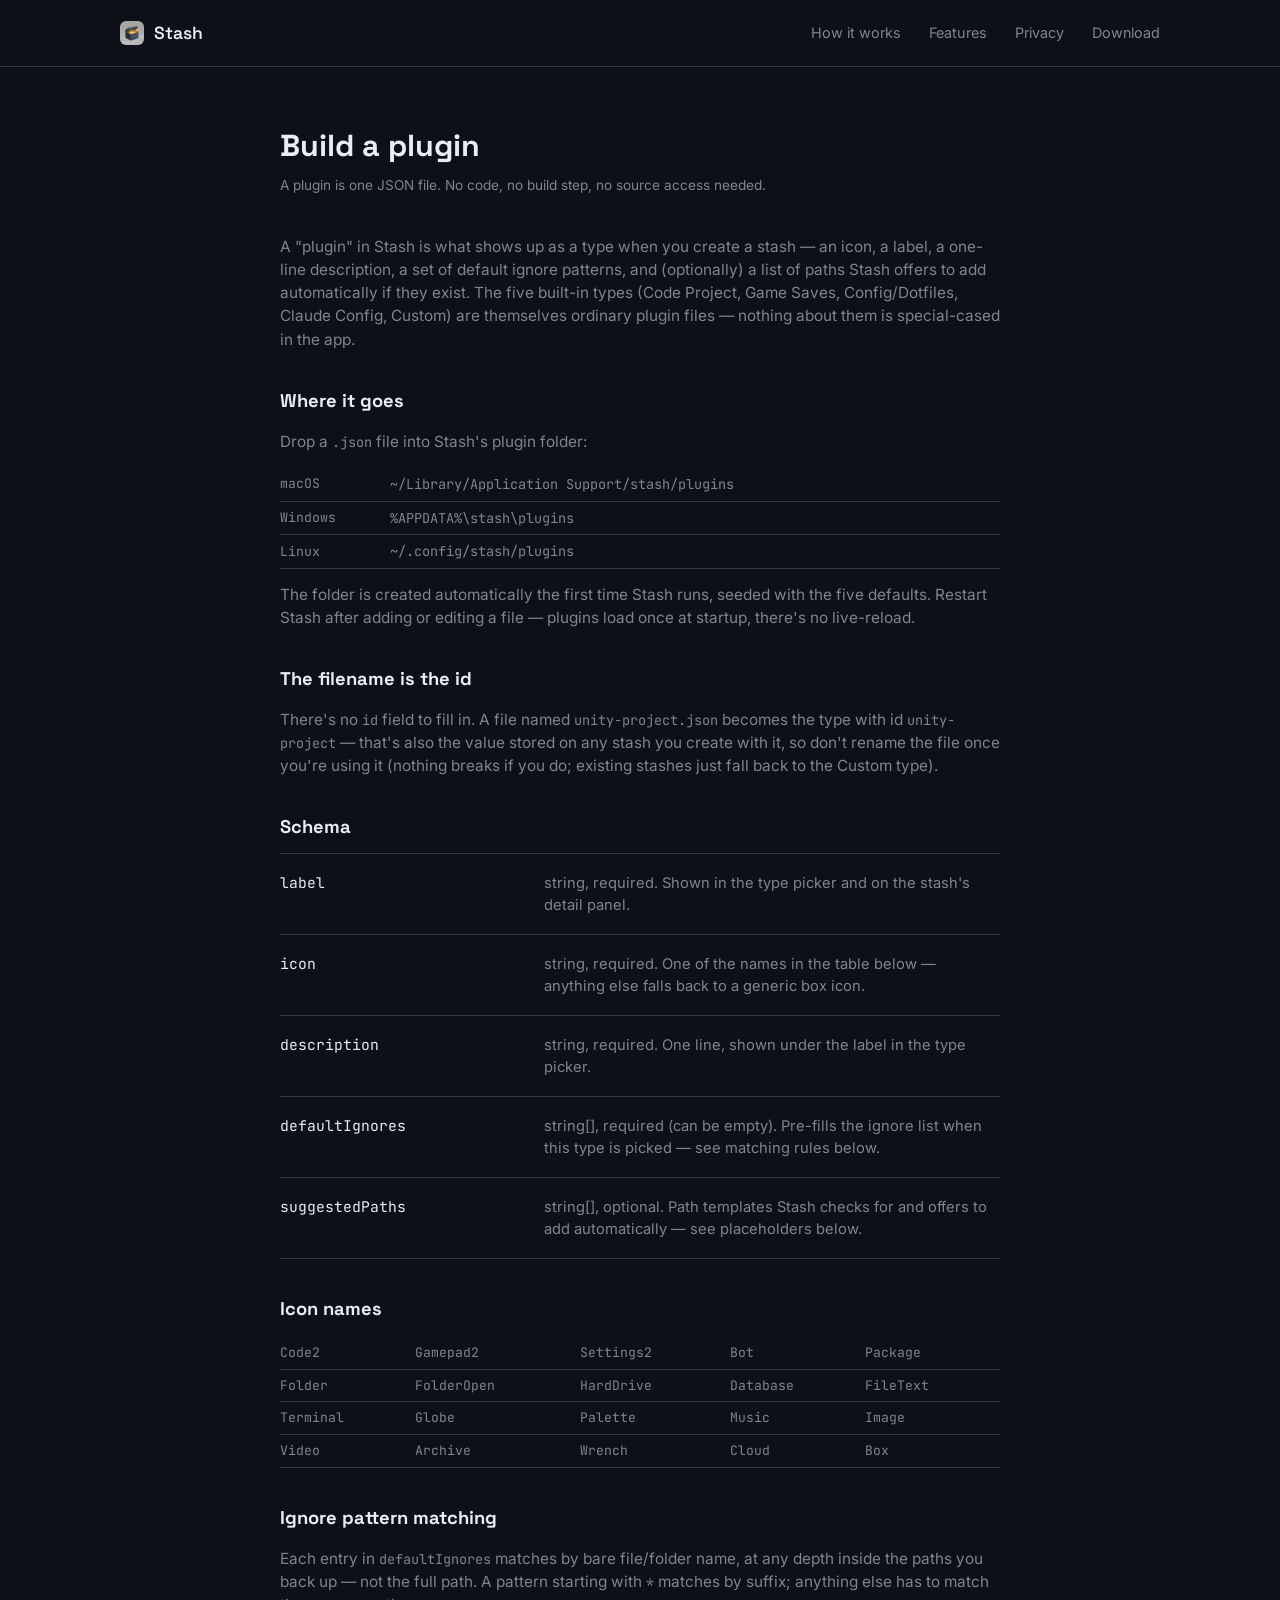
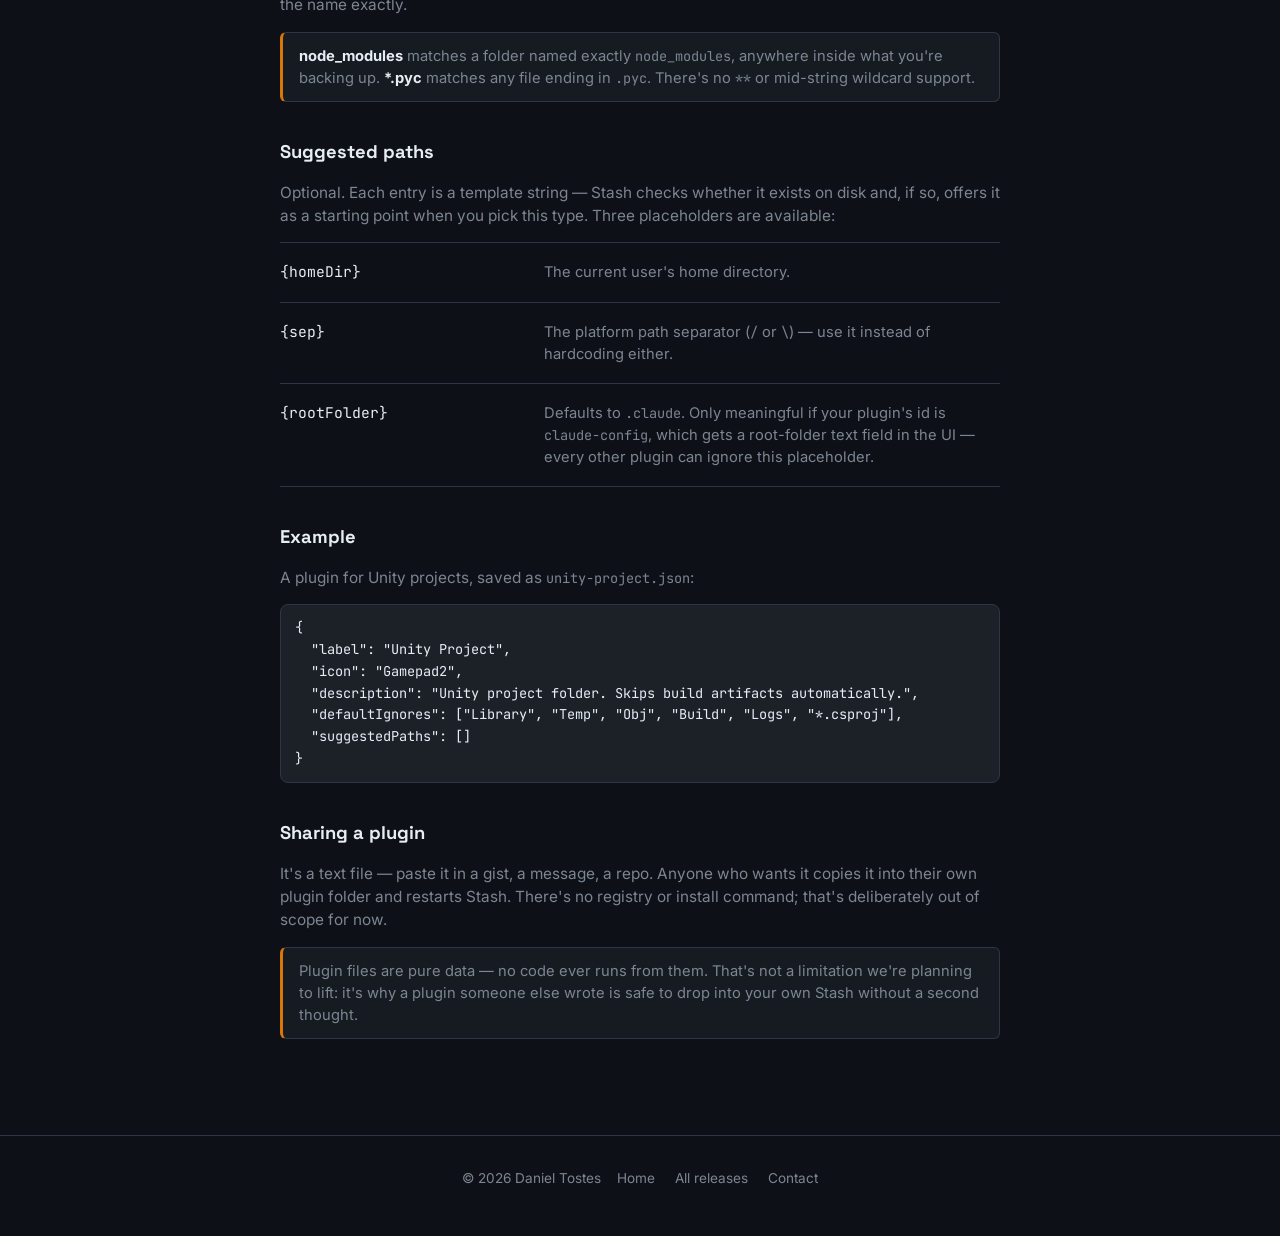
==== docs/plugins/index.html @ 0bb9de5f "docs: add plugin authoring guide" ====
<!doctype html>
<html lang="en">
<head>
  <meta charset="utf-8" />
  <meta name="viewport" content="width=device-width, initial-scale=1" />
  <title>Stash — Build a Plugin</title>
  <meta name="description" content="How to add a custom stash type to Stash — a JSON file, no code, no rebuild." />
  <meta name="theme-color" content="#0d1117" />
  <link rel="icon" href="../assets/icon.png" />
  <link rel="preconnect" href="https://fonts.googleapis.com" />
  <link rel="preconnect" href="https://fonts.gstatic.com" crossorigin />
  <link href="https://fonts.googleapis.com/css2?family=Space+Grotesk:wght@500;600;700&family=Inter:wght@400;500;600&family=JetBrains+Mono:wght@400;500&display=swap" rel="stylesheet" />
  <link rel="stylesheet" href="../assets/style.css" />
  <style>
    .doc h1 { font-size: 1.9rem; }
    .doc pre.code-block { white-space: pre; overflow-x: auto; line-height: 1.6; }
    .doc .manifest-row .name { white-space: nowrap; }
    .doc table.icons {
      width: 100%;
      border-collapse: collapse;
      font-family: var(--font-mono);
      font-size: 0.82rem;
      margin: 14px 0 0;
    }
    .doc table.icons td {
      padding: 6px 10px 6px 0;
      color: var(--secondary);
      border-bottom: 1px solid var(--border);
    }
    .callout {
      background: var(--surface);
      border: 1px solid var(--border);
      border-left: 3px solid var(--accent);
      border-radius: 6px;
      padding: 12px 16px;
      margin: 16px 0;
      font-size: 0.92rem;
      color: var(--secondary);
    }
    .callout strong { color: var(--primary); }
  </style>
</head>
<body>

  <header class="site">
    <div class="wrap site-nav">
      <a class="wordmark" href="/">
        <img src="../assets/icon.png" alt="" />
        Stash
      </a>
      <nav>
        <a href="/#how-it-works">How it works</a>
        <a href="/#features">Features</a>
        <a href="/#trust">Privacy</a>
        <a href="/#download">Download</a>
      </nav>
    </div>
  </header>

  <main class="wrap doc">
    <h1>Build a plugin</h1>
    <p class="updated">A plugin is one JSON file. No code, no build step, no source access needed.</p>

    <p>A "plugin" in Stash is what shows up as a type when you create a stash — an icon, a label, a one-line description, a set of default ignore patterns, and (optionally) a list of paths Stash offers to add automatically if they exist. The five built-in types (Code Project, Game Saves, Config/Dotfiles, Claude Config, Custom) are themselves ordinary plugin files — nothing about them is special-cased in the app.</p>

    <h2>Where it goes</h2>
    <p>Drop a <code>.json</code> file into Stash's plugin folder:</p>
    <table class="icons" style="margin-top:6px">
      <tr><td style="width:110px">macOS</td><td><code>~/Library/Application Support/stash/plugins</code></td></tr>
      <tr><td>Windows</td><td><code>%APPDATA%\stash\plugins</code></td></tr>
      <tr><td>Linux</td><td><code>~/.config/stash/plugins</code></td></tr>
    </table>
    <p style="margin-top:14px">The folder is created automatically the first time Stash runs, seeded with the five defaults. Restart Stash after adding or editing a file — plugins load once at startup, there's no live-reload.</p>

    <h2>The filename is the id</h2>
    <p>There's no <code>id</code> field to fill in. A file named <code>unity-project.json</code> becomes the type with id <code>unity-project</code> — that's also the value stored on any stash you create with it, so don't rename the file once you're using it (nothing breaks if you do; existing stashes just fall back to the Custom type).</p>

    <h2>Schema</h2>
    <div class="manifest" style="margin-top:10px">
      <div class="manifest-row">
        <div class="name">label</div>
        <div class="desc">string, required. Shown in the type picker and on the stash's detail panel.</div>
      </div>
      <div class="manifest-row">
        <div class="name">icon</div>
        <div class="desc">string, required. One of the names in the table below — anything else falls back to a generic box icon.</div>
      </div>
      <div class="manifest-row">
        <div class="name">description</div>
        <div class="desc">string, required. One line, shown under the label in the type picker.</div>
      </div>
      <div class="manifest-row">
        <div class="name">defaultIgnores</div>
        <div class="desc">string[], required (can be empty). Pre-fills the ignore list when this type is picked — see matching rules below.</div>
      </div>
      <div class="manifest-row">
        <div class="name">suggestedPaths</div>
        <div class="desc">string[], optional. Path templates Stash checks for and offers to add automatically — see placeholders below.</div>
      </div>
    </div>

    <h2>Icon names</h2>
    <table class="icons">
      <tr><td>Code2</td><td>Gamepad2</td><td>Settings2</td><td>Bot</td><td>Package</td></tr>
      <tr><td>Folder</td><td>FolderOpen</td><td>HardDrive</td><td>Database</td><td>FileText</td></tr>
      <tr><td>Terminal</td><td>Globe</td><td>Palette</td><td>Music</td><td>Image</td></tr>
      <tr><td>Video</td><td>Archive</td><td>Wrench</td><td>Cloud</td><td>Box</td></tr>
    </table>

    <h2>Ignore pattern matching</h2>
    <p>Each entry in <code>defaultIgnores</code> matches by bare file/folder name, at any depth inside the paths you back up — not the full path. A pattern starting with <code>*</code> matches by suffix; anything else has to match the name exactly.</p>
    <div class="callout"><strong>node_modules</strong> matches a folder named exactly <code>node_modules</code>, anywhere inside what you're backing up. <strong>*.pyc</strong> matches any file ending in <code>.pyc</code>. There's no <code>**</code> or mid-string wildcard support.</div>

    <h2>Suggested paths</h2>
    <p>Optional. Each entry is a template string — Stash checks whether it exists on disk and, if so, offers it as a starting point when you pick this type. Three placeholders are available:</p>
    <div class="manifest" style="margin-top:10px">
      <div class="manifest-row">
        <div class="name">{homeDir}</div>
        <div class="desc">The current user's home directory.</div>
      </div>
      <div class="manifest-row">
        <div class="name">{sep}</div>
        <div class="desc">The platform path separator (<code>/</code> or <code>\</code>) — use it instead of hardcoding either.</div>
      </div>
      <div class="manifest-row">
        <div class="name">{rootFolder}</div>
        <div class="desc">Defaults to <code>.claude</code>. Only meaningful if your plugin's id is <code>claude-config</code>, which gets a root-folder text field in the UI — every other plugin can ignore this placeholder.</div>
      </div>
    </div>

    <h2>Example</h2>
    <p>A plugin for Unity projects, saved as <code>unity-project.json</code>:</p>
    <pre class="code-block">{
  "label": "Unity Project",
  "icon": "Gamepad2",
  "description": "Unity project folder. Skips build artifacts automatically.",
  "defaultIgnores": ["Library", "Temp", "Obj", "Build", "Logs", "*.csproj"],
  "suggestedPaths": []
}</pre>

    <h2>Sharing a plugin</h2>
    <p>It's a text file — paste it in a gist, a message, a repo. Anyone who wants it copies it into their own plugin folder and restarts Stash. There's no registry or install command; that's deliberately out of scope for now.</p>

    <div class="callout">Plugin files are pure data — no code ever runs from them. That's not a limitation we're planning to lift: it's why a plugin someone else wrote is safe to drop into your own Stash without a second thought.</div>
  </main>

  <footer class="site">
    <div class="wrap" style="display:flex;align-items:center;justify-content:space-between;flex-wrap:wrap;gap:16px">
      <span>© <span id="year"></span> Daniel Tostes</span>
      <nav>
        <a href="/">Home</a>
        <a href="https://github.com/danieltvaz/stash-releases/releases">All releases</a>
        <a href="mailto:danieltostes@live.com">Contact</a>
      </nav>
    </div>
  </footer>

  <script>document.getElementById('year').textContent = new Date().getFullYear();</script>
</body>
</html>
---- docs/assets/style.css ----
:root {
  --bg: #0d1117;
  --surface: #161b22;
  --elevated: #1c2128;
  --border: #30363d;
  --accent: #d97706;
  --accent-hover: #f59e0b;
  --primary: #e6edf3;
  --secondary: #7d8590;
  --success: #3fb950;

  --font-display: 'Space Grotesk', system-ui, sans-serif;
  --font-sans: 'Inter', system-ui, sans-serif;
  --font-mono: 'JetBrains Mono', ui-monospace, monospace;
}

* { box-sizing: border-box; }

html { color-scheme: dark; }

body {
  margin: 0;
  background: var(--bg);
  color: var(--primary);
  font-family: var(--font-sans);
  line-height: 1.5;
  -webkit-font-smoothing: antialiased;
}

a { color: inherit; }

img { max-width: 100%; }

.wrap {
  max-width: 1040px;
  margin: 0 auto;
  padding: 0 24px;
}

/* ---------- header ---------- */

header.site {
  border-bottom: 1px solid var(--border);
}

.site-nav {
  display: flex;
  align-items: center;
  justify-content: space-between;
  padding: 20px 0;
}

.wordmark {
  display: flex;
  align-items: center;
  gap: 10px;
  font-family: var(--font-display);
  font-size: 1.1rem;
  font-weight: 600;
  text-decoration: none;
  color: var(--primary);
}

.wordmark img { width: 24px; height: 24px; border-radius: 6px; }

.site-nav nav {
  display: flex;
  gap: 28px;
  font-size: 0.9rem;
}

.site-nav nav a {
  color: var(--secondary);
  text-decoration: none;
}

.site-nav nav a:hover { color: var(--primary); }

/* ---------- buttons ---------- */

.btn {
  display: inline-flex;
  align-items: center;
  gap: 8px;
  border-radius: 8px;
  padding: 12px 20px;
  font-family: var(--font-sans);
  font-weight: 600;
  font-size: 0.95rem;
  text-decoration: none;
  border: 1px solid transparent;
  cursor: pointer;
}

.btn-primary {
  background: var(--accent);
  color: #1a1206;
}

.btn-primary:hover { background: var(--accent-hover); }

.btn-secondary {
  background: transparent;
  border-color: var(--border);
  color: var(--primary);
}

.btn-secondary:hover { border-color: var(--secondary); }

.btn-small {
  padding: 8px 14px;
  font-size: 0.85rem;
  border-radius: 7px;
}

.btn[aria-disabled="true"] {
  opacity: 0.45;
  pointer-events: none;
}

/* ---------- hero ---------- */

.hero {
  padding: 72px 0 64px;
  display: grid;
  grid-template-columns: 1.05fr 1fr;
  gap: 56px;
  align-items: center;
}

.hero h1 {
  font-family: var(--font-display);
  font-size: clamp(2.1rem, 4vw, 2.9rem);
  line-height: 1.15;
  letter-spacing: -0.01em;
  margin: 0 0 20px;
  max-width: 20ch;
}

.hero p.lede {
  color: var(--secondary);
  font-size: 1.05rem;
  max-width: 46ch;
  margin: 0 0 32px;
}

.hero-actions {
  display: flex;
  align-items: center;
  gap: 18px;
  flex-wrap: wrap;
}

.hero-actions .hint {
  font-size: 0.82rem;
  color: var(--secondary);
  font-family: var(--font-mono);
}

.platform-note {
  margin-top: 14px;
  font-size: 0.82rem;
  color: var(--secondary);
}

.platform-note a { color: var(--secondary); text-decoration: underline; text-underline-offset: 2px; }
.platform-note a:hover { color: var(--primary); }

/* terminal panel */

.terminal {
  background: var(--surface);
  border: 1px solid var(--border);
  border-radius: 10px;
  overflow: hidden;
  font-family: var(--font-mono);
  font-size: 0.86rem;
}

.terminal-bar {
  display: flex;
  gap: 6px;
  padding: 12px 14px;
  border-bottom: 1px solid var(--border);
}

.terminal-bar span {
  width: 10px;
  height: 10px;
  border-radius: 50%;
  background: var(--border);
}

.terminal-body {
  padding: 20px 18px 22px;
  min-height: 190px;
}

.terminal-line {
  display: flex;
  justify-content: space-between;
  gap: 16px;
  opacity: 0;
  transform: translateY(4px);
  animation: line-in 0.4s ease forwards;
}

.terminal-line .path { color: var(--primary); white-space: nowrap; overflow: hidden; text-overflow: ellipsis; }
.terminal-line .status { color: var(--secondary); }
.terminal-line.done .status { color: var(--success); }
.terminal-line.cmd { color: var(--accent-hover); margin-bottom: 10px; }
.terminal-line.summary { color: var(--secondary); margin-top: 10px; border-top: 1px dashed var(--border); padding-top: 12px; }

@keyframes line-in {
  to { opacity: 1; transform: translateY(0); }
}

@media (prefers-reduced-motion: reduce) {
  .terminal-line { animation: none; opacity: 1; transform: none; }
}

/* ---------- sections ---------- */

section {
  padding: 56px 0;
  border-top: 1px solid var(--border);
}

section h2 {
  font-family: var(--font-display);
  font-size: 1.5rem;
  margin: 0 0 8px;
}

section .section-lede {
  color: var(--secondary);
  max-width: 60ch;
  margin: 0 0 36px;
}

/* how it works */

.steps {
  display: grid;
  grid-template-columns: repeat(4, 1fr);
  gap: 28px;
}

.step {
  display: flex;
  gap: 14px;
}

.step .num {
  font-family: var(--font-mono);
  color: var(--accent);
  font-size: 0.9rem;
  padding-top: 2px;
}

.step h3 {
  font-size: 0.98rem;
  margin: 0 0 6px;
}

.step p {
  color: var(--secondary);
  font-size: 0.88rem;
  margin: 0;
}

/* feature manifest */

.manifest {
  border-top: 1px solid var(--border);
}

.manifest-row {
  display: grid;
  grid-template-columns: 240px 1fr;
  gap: 24px;
  padding: 18px 0;
  border-bottom: 1px solid var(--border);
}

.manifest-row .name {
  font-family: var(--font-mono);
  font-size: 0.92rem;
  color: var(--primary);
}

.manifest-row .desc {
  color: var(--secondary);
  font-size: 0.92rem;
  max-width: 62ch;
}

/* trust */

.trust-grid {
  display: grid;
  grid-template-columns: 1fr 1fr;
  gap: 40px;
}

.trust-grid p {
  color: var(--secondary);
  font-size: 0.94rem;
}

.trust-grid h3 {
  font-size: 1rem;
  margin: 0 0 10px;
  color: var(--primary);
}

code, .code-block {
  font-family: var(--font-mono);
  font-size: 0.85rem;
}

.code-block {
  display: block;
  background: var(--elevated);
  border: 1px solid var(--border);
  border-radius: 8px;
  padding: 12px 14px;
  color: var(--primary);
  overflow-x: auto;
  margin: 10px 0 0;
}

/* download */

.download-grid {
  display: grid;
  grid-template-columns: repeat(3, 1fr);
  gap: 20px;
}

.download-card {
  background: var(--surface);
  border: 1px solid var(--border);
  border-radius: 10px;
  padding: 22px;
}

.download-card.recommended {
  border-color: var(--accent);
}

.download-card h3 {
  font-family: var(--font-display);
  font-size: 1rem;
  margin: 0 0 4px;
}

.download-card .sub {
  color: var(--secondary);
  font-size: 0.82rem;
  margin: 0 0 16px;
}

.download-card .arch-links {
  display: flex;
  gap: 10px;
  margin-top: 10px;
}

.release-meta {
  margin-top: 20px;
  font-size: 0.85rem;
  color: var(--secondary);
  font-family: var(--font-mono);
}

.release-meta a { color: var(--secondary); text-decoration: underline; text-underline-offset: 2px; }
.release-meta a:hover { color: var(--primary); }

/* ---------- footer ---------- */

footer.site {
  border-top: 1px solid var(--border);
  padding: 32px 0 48px;
  display: flex;
  align-items: center;
  justify-content: space-between;
  flex-wrap: wrap;
  gap: 16px;
  color: var(--secondary);
  font-size: 0.85rem;
}

footer.site nav {
  display: flex;
  gap: 20px;
}

footer.site a {
  color: var(--secondary);
  text-decoration: none;
}

footer.site a:hover { color: var(--primary); }

/* ---------- privacy page ---------- */

.doc {
  padding: 56px 0 80px;
  max-width: 720px;
}

.doc h1 {
  font-family: var(--font-display);
  font-size: 2rem;
  margin: 0 0 6px;
}

.doc .updated {
  color: var(--secondary);
  font-size: 0.85rem;
  margin: 0 0 40px;
}

.doc h2 {
  font-family: var(--font-display);
  font-size: 1.15rem;
  margin: 36px 0 12px;
}

.doc p, .doc li {
  color: var(--secondary);
  font-size: 0.96rem;
}

.doc a { color: var(--accent-hover); }

/* ---------- responsive ---------- */

@media (max-width: 860px) {
  .hero { grid-template-columns: 1fr; padding: 48px 0; }
  .steps { grid-template-columns: 1fr 1fr; }
  .trust-grid { grid-template-columns: 1fr; }
  .download-grid { grid-template-columns: 1fr; }
}

@media (max-width: 520px) {
  .steps { grid-template-columns: 1fr; }
  .manifest-row { grid-template-columns: 1fr; gap: 4px; }
  .site-nav nav { display: none; }
}

:focus-visible {
  outline: 2px solid var(--accent-hover);
  outline-offset: 2px;
}
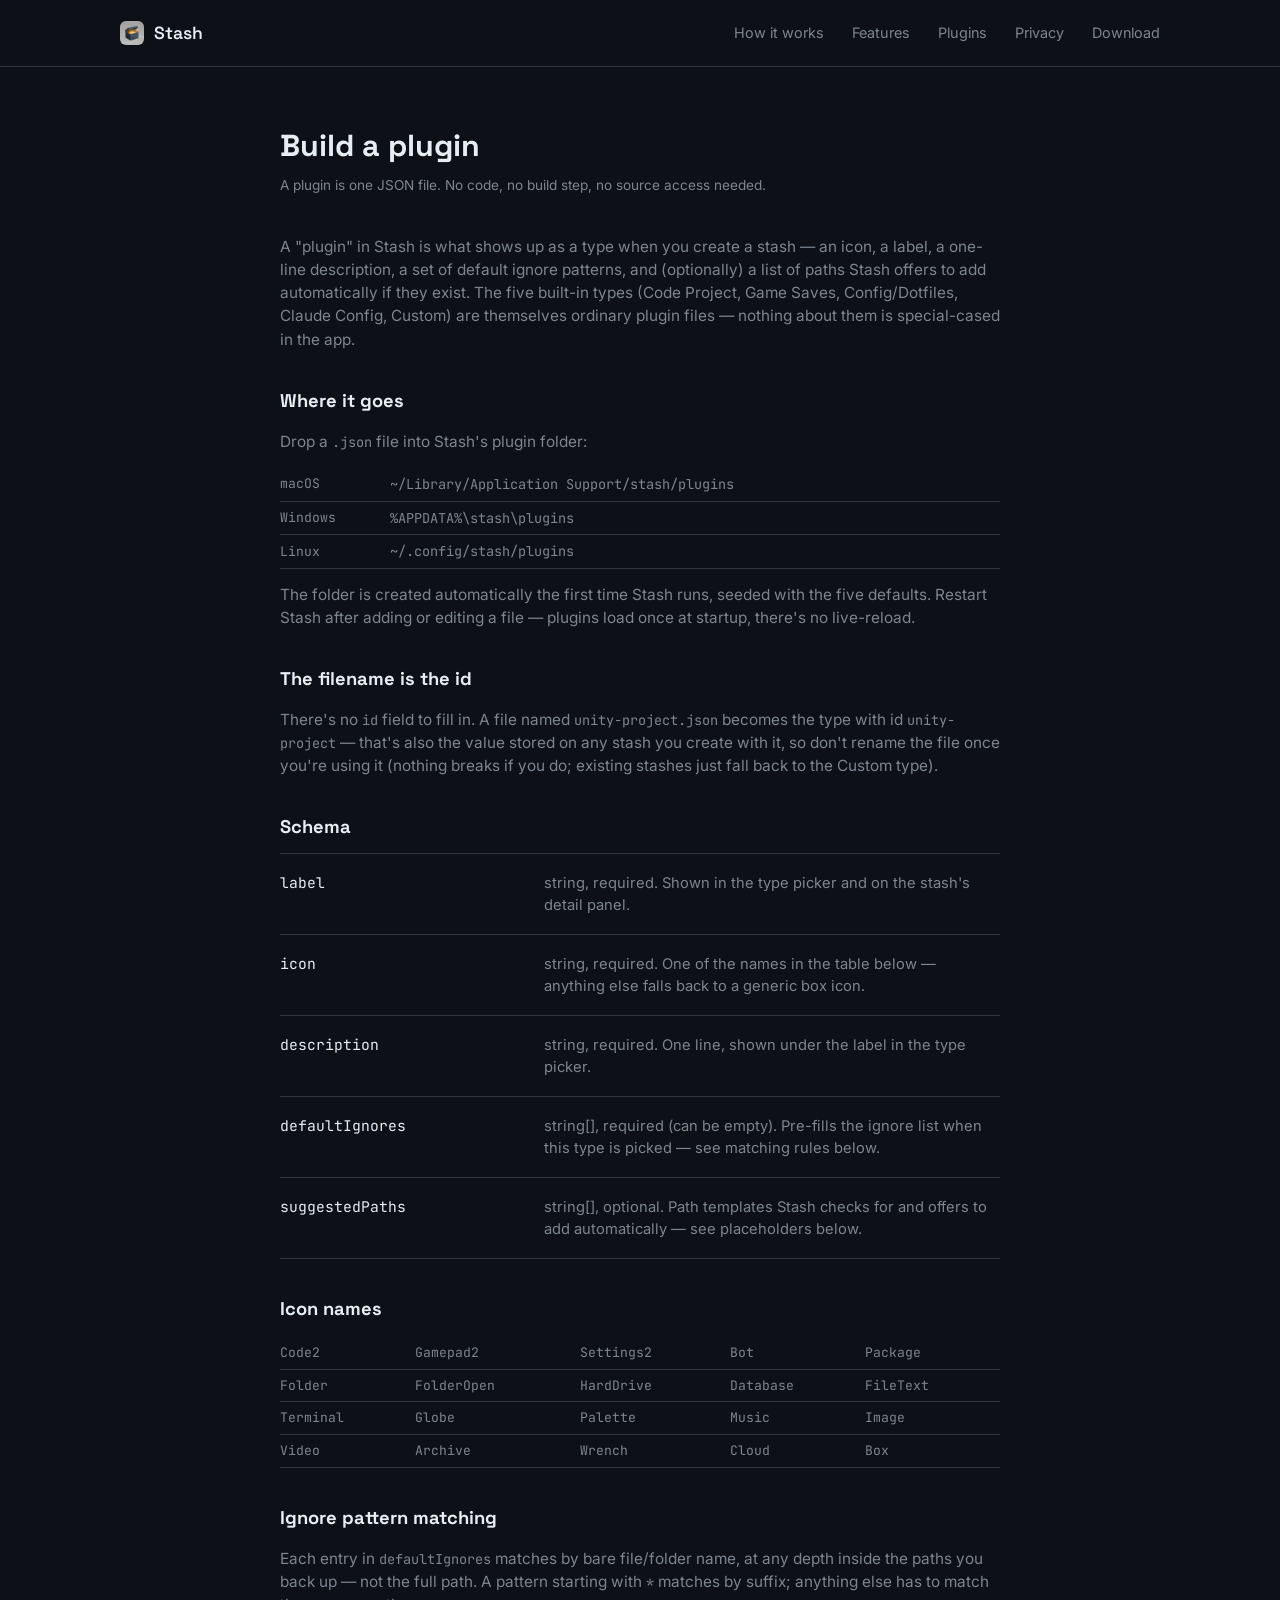
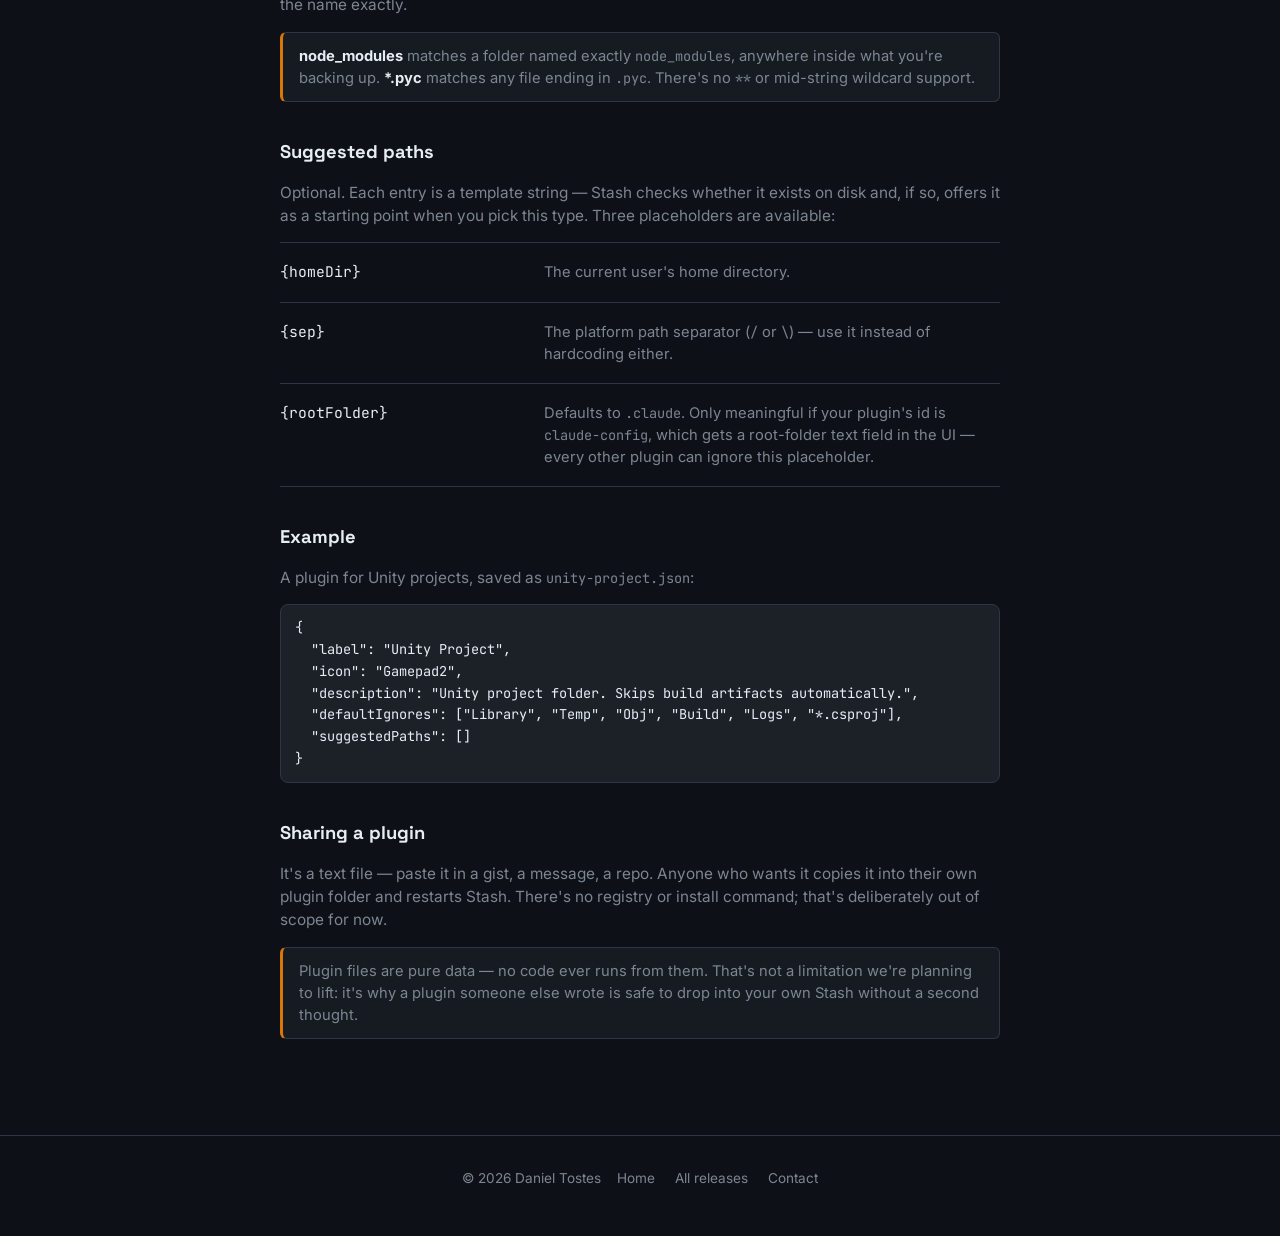
==== commit 64634b02: "feat: add Plugins link to site header nav" ====
--- a/docs/plugins/index.html
+++ b/docs/plugins/index.html
@@ -5,7 +5,13 @@
   <meta name="viewport" content="width=device-width, initial-scale=1" />
   <title>Stash — Build a Plugin</title>
   <meta name="description" content="How to add a custom stash type to Stash — a JSON file, no code, no rebuild." />
+  <meta property="og:title" content="Stash — Build a Plugin" />
+  <meta property="og:description" content="How to add a custom stash type to Stash — a JSON file, no code, no rebuild." />
+  <meta property="og:image" content="https://stash.danieltostes.dev/assets/icon.png" />
+  <meta property="og:type" content="article" />
+  <meta property="og:url" content="https://stash.danieltostes.dev/plugins/" />
   <meta name="theme-color" content="#0d1117" />
+  <link rel="canonical" href="https://stash.danieltostes.dev/plugins/" />
   <link rel="icon" href="../assets/icon.png" />
   <link rel="preconnect" href="https://fonts.googleapis.com" />
   <link rel="preconnect" href="https://fonts.gstatic.com" crossorigin />
@@ -39,6 +45,9 @@
     }
     .callout strong { color: var(--primary); }
   </style>
+  <!-- Cloudflare Web Analytics -->
+  <script type="module" src="https://static.cloudflareinsights.com/beacon.min.js" data-cf-beacon='{"token": "59963a5a773b4b1691fc18e08231b805"}'></script>
+  <!-- End Cloudflare Web Analytics -->
 </head>
 <body>
 
@@ -51,6 +60,7 @@
       <nav>
         <a href="/#how-it-works">How it works</a>
         <a href="/#features">Features</a>
+        <a href="/plugins/">Plugins</a>
         <a href="/#trust">Privacy</a>
         <a href="/#download">Download</a>
       </nav>
